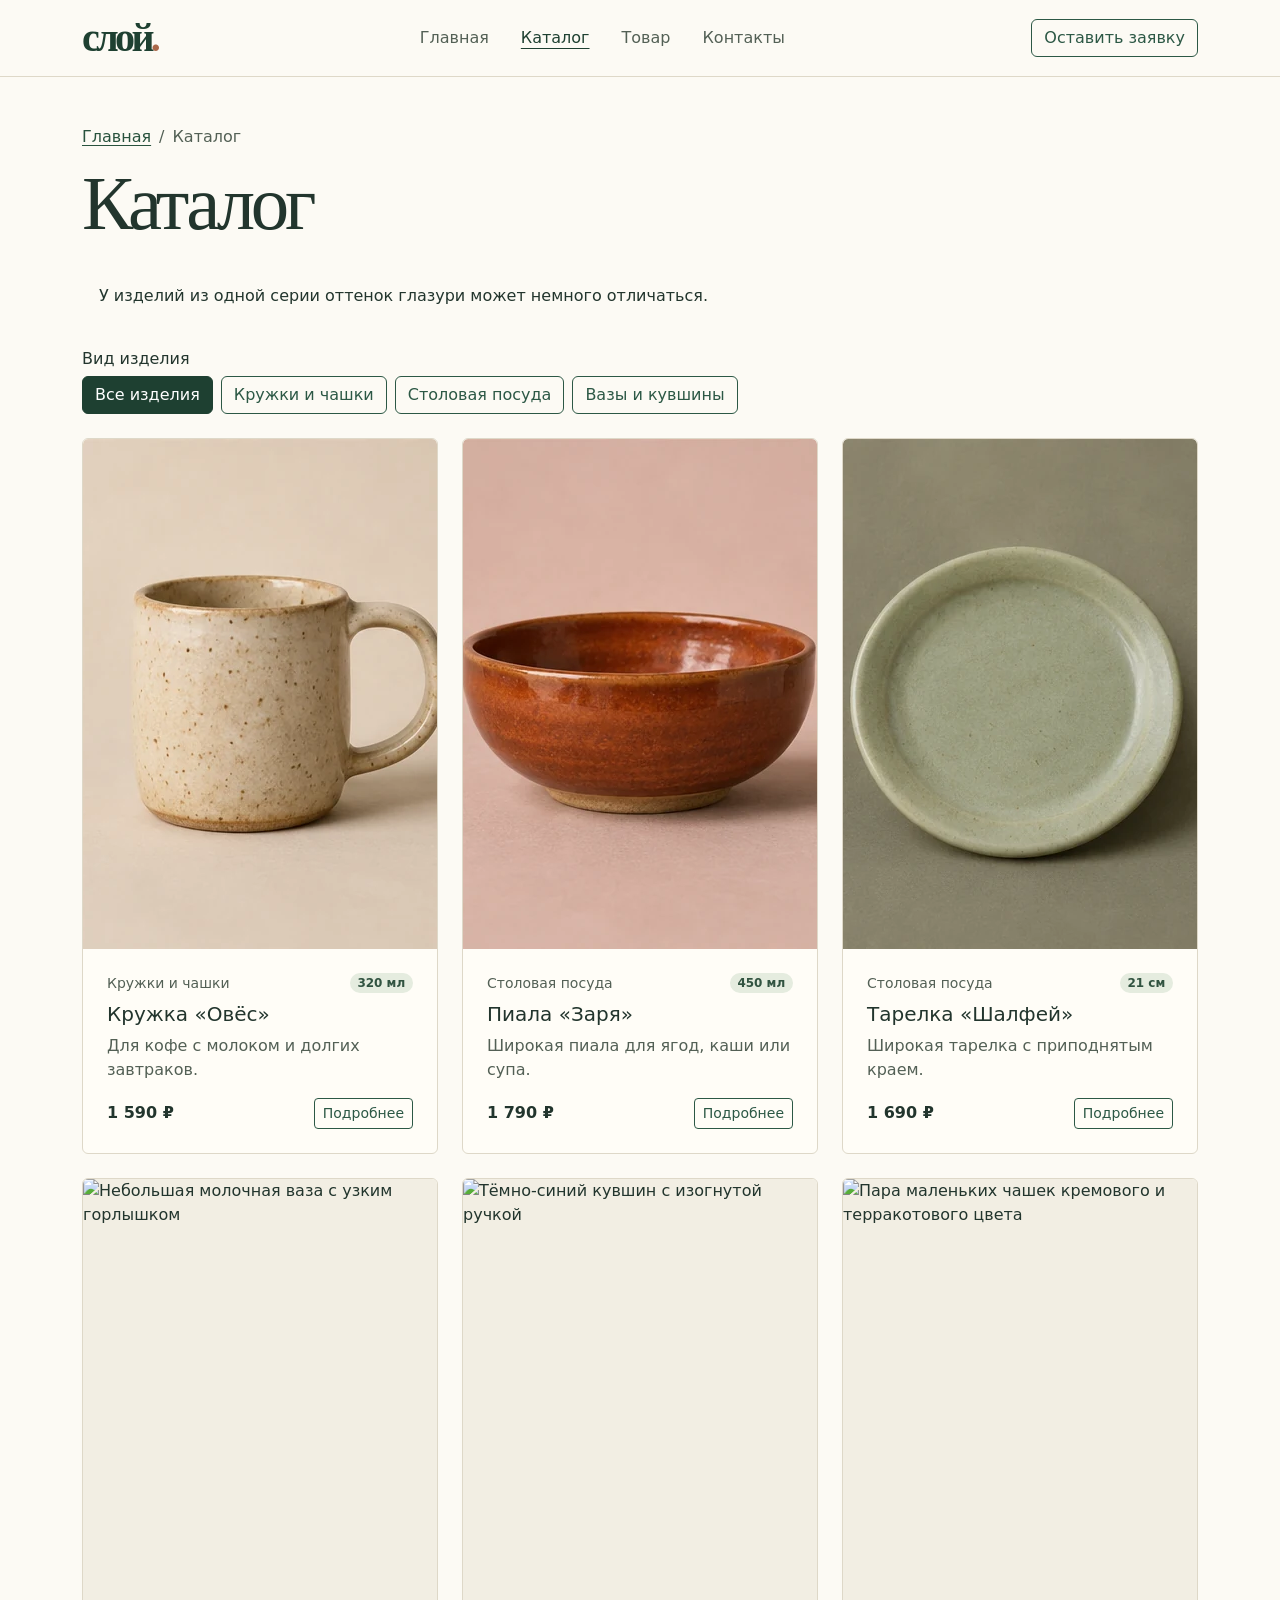
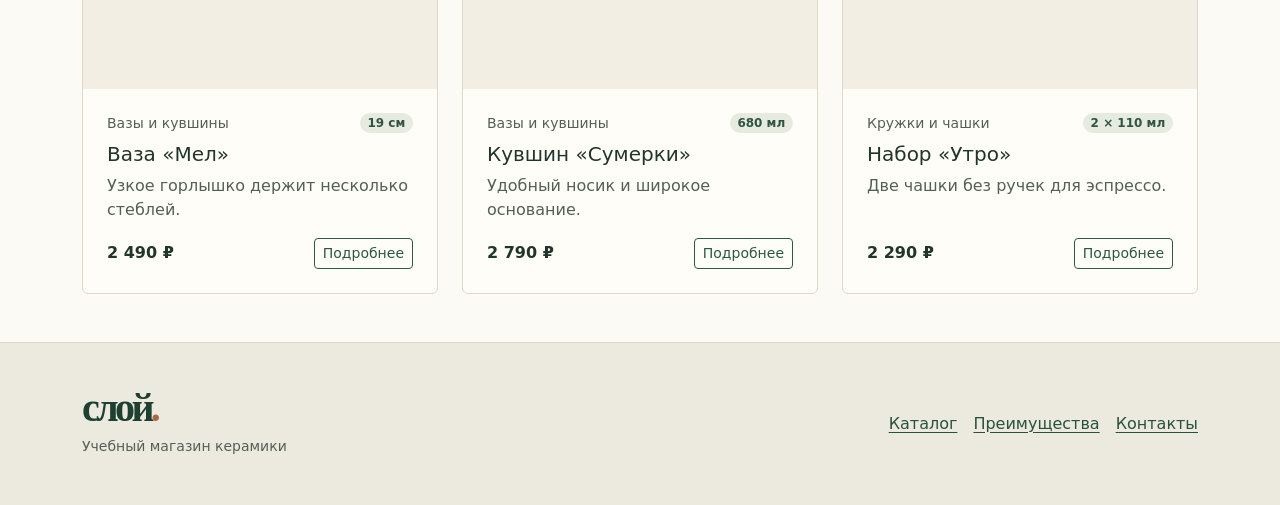
==== catalog.html @ ed7ee831 "ПЗ №10. Добавить страницы и компоненты Bootstrap" ====
<!doctype html>
<html lang="ru">
<head>
  <meta charset="utf-8">
  <meta name="viewport" content="width=device-width, initial-scale=1">
  <meta name="description" content="Шесть изделий «Слой»: кружки, пиалы, тарелки, вазы и кувшины.">
  <title>Каталог керамики — Слой</title>
  <link rel="stylesheet" href="https://cdn.jsdelivr.net/npm/bootstrap@5.3.8/dist/css/bootstrap.min.css">
  <link rel="stylesheet" href="css/custom.css">
  <script src="https://cdn.jsdelivr.net/npm/bootstrap@5.3.8/dist/js/bootstrap.bundle.min.js" defer></script>
</head>
<body id="top">
  <a class="visually-hidden-focusable skip-link" href="#main">К содержимому</a>
  <header class="border-bottom site-header">
    <nav class="navbar navbar-expand-md py-3" aria-label="Основная навигация">
      <div class="container">
        <a class="navbar-brand wordmark" href="index.html" aria-label="Слой, главная">слой<span>.</span></a>
        <button class="navbar-toggler" type="button" data-bs-toggle="collapse" data-bs-target="#site-menu" aria-controls="site-menu" aria-expanded="false" aria-label="Открыть меню">
          <span class="navbar-toggler-icon"></span>
        </button>
        <div class="collapse navbar-collapse" id="site-menu">
          <ul class="navbar-nav mx-md-auto gap-md-3">
            <li class="nav-item"><a class="nav-link" href="index.html">Главная</a></li>
            <li class="nav-item"><a class="nav-link active" aria-current="page" href="catalog.html">Каталог</a></li>
            <li class="nav-item"><a class="nav-link" href="product.html">Товар</a></li>
            <li class="nav-item"><a class="nav-link" href="contacts.html">Контакты</a></li>
          </ul>
          <a class="btn btn-outline-primary mt-2 mt-md-0" href="order.html">Оставить заявку</a>
        </div>
      </div>
    </nav>
  </header>
  <main id="main" tabindex="-1">
    <section class="container py-4 py-lg-5 catalog-section" aria-labelledby="catalog-title">
      <nav aria-label="Путь к странице">
        <ol class="breadcrumb small">
          <li class="breadcrumb-item"><a href="index.html">Главная</a></li>
          <li class="breadcrumb-item active" aria-current="page">Каталог</li>
        </ol>
      </nav>
      <h1 class="shop-display mb-2" id="catalog-title">Каталог</h1>
      <div class="alert shop-alert my-4" role="note">У изделий из одной серии оттенок глазури может немного отличаться.</div>
      <fieldset class="mb-4">
        <legend class="h6 mb-2">Вид изделия</legend>
        <div class="d-flex flex-wrap gap-2">
          <input class="btn-check" type="radio" name="product-category" id="category-all" checked>
          <label class="btn btn-outline-primary" for="category-all">Все изделия</label>
          <input class="btn-check" type="radio" name="product-category" id="category-drinks">
          <label class="btn btn-outline-primary" for="category-drinks">Кружки и чашки</label>
          <input class="btn-check" type="radio" name="product-category" id="category-table">
          <label class="btn btn-outline-primary" for="category-table">Столовая посуда</label>
          <input class="btn-check" type="radio" name="product-category" id="category-decor">
          <label class="btn btn-outline-primary" for="category-decor">Вазы и кувшины</label>
        </div>
      </fieldset>
      <section aria-labelledby="items-title">
        <h2 class="visually-hidden" id="items-title">Изделия</h2>
        <div class="row g-4">
          <div class="col-12 col-md-6 col-lg-4 catalog-item" data-category="drinks">
            <article class="card h-100 shop-card">
              <img class="card-img-top" src="images/oves.webp" width="510" height="510" alt="Песочная кружка с крапинками и широкой ручкой" loading="lazy">
              <div class="card-body d-flex flex-column p-3 p-xl-4">
                <div class="d-flex align-items-center justify-content-between gap-2 mb-2">
                  <p class="small text-body-secondary mb-0">Кружки и чашки</p>
                  <span class="badge rounded-pill shop-badge">320 мл</span>
                </div>
                <h3 class="card-title h5">Кружка «Овёс»</h3>
                <p class="card-text text-body-secondary">Для кофе с молоком и долгих завтраков.</p>
                <div class="d-flex flex-wrap justify-content-between align-items-center gap-2 mt-auto">
                  <strong>1 590 ₽</strong>
                  <a class="btn btn-outline-primary btn-sm" href="product.html?item=oves" aria-label="Подробнее о товаре Кружка «Овёс»">Подробнее</a>
                </div>
              </div>
            </article>
          </div>
          <div class="col-12 col-md-6 col-lg-4 catalog-item" data-category="table">
            <article class="card h-100 shop-card">
              <img class="card-img-top" src="images/zarya.webp" width="510" height="510" alt="Глянцевая терракотовая пиала на розовом фоне" loading="lazy">
              <div class="card-body d-flex flex-column p-3 p-xl-4">
                <div class="d-flex align-items-center justify-content-between gap-2 mb-2">
                  <p class="small text-body-secondary mb-0">Столовая посуда</p>
                  <span class="badge rounded-pill shop-badge">450 мл</span>
                </div>
                <h3 class="card-title h5">Пиала «Заря»</h3>
                <p class="card-text text-body-secondary">Широкая пиала для ягод, каши или супа.</p>
                <div class="d-flex flex-wrap justify-content-between align-items-center gap-2 mt-auto">
                  <strong>1 790 ₽</strong>
                  <a class="btn btn-outline-primary btn-sm" href="product.html?item=zarya" aria-label="Подробнее о товаре Пиала «Заря»">Подробнее</a>
                </div>
              </div>
            </article>
          </div>
          <div class="col-12 col-md-6 col-lg-4 catalog-item" data-category="table">
            <article class="card h-100 shop-card">
              <img class="card-img-top" src="images/shalfei.webp" width="510" height="510" alt="Матовая серо-зелёная тарелка с приподнятым бортиком" loading="lazy">
              <div class="card-body d-flex flex-column p-3 p-xl-4">
                <div class="d-flex align-items-center justify-content-between gap-2 mb-2">
                  <p class="small text-body-secondary mb-0">Столовая посуда</p>
                  <span class="badge rounded-pill shop-badge">21 см</span>
                </div>
                <h3 class="card-title h5">Тарелка «Шалфей»</h3>
                <p class="card-text text-body-secondary">Широкая тарелка с приподнятым краем.</p>
                <div class="d-flex flex-wrap justify-content-between align-items-center gap-2 mt-auto">
                  <strong>1 690 ₽</strong>
                  <a class="btn btn-outline-primary btn-sm" href="product.html?item=shalfei" aria-label="Подробнее о товаре Тарелка «Шалфей»">Подробнее</a>
                </div>
              </div>
            </article>
          </div>
          <div class="col-12 col-md-6 col-lg-4 catalog-item" data-category="decor">
            <article class="card h-100 shop-card">
              <img class="card-img-top" src="images/mel.webp" width="510" height="510" alt="Небольшая молочная ваза с узким горлышком" loading="lazy">
              <div class="card-body d-flex flex-column p-3 p-xl-4">
                <div class="d-flex align-items-center justify-content-between gap-2 mb-2">
                  <p class="small text-body-secondary mb-0">Вазы и кувшины</p>
                  <span class="badge rounded-pill shop-badge">19 см</span>
                </div>
                <h3 class="card-title h5">Ваза «Мел»</h3>
                <p class="card-text text-body-secondary">Узкое горлышко держит несколько стеблей.</p>
                <div class="d-flex flex-wrap justify-content-between align-items-center gap-2 mt-auto">
                  <strong>2 490 ₽</strong>
                  <a class="btn btn-outline-primary btn-sm" href="product.html?item=mel" aria-label="Подробнее о товаре Ваза «Мел»">Подробнее</a>
                </div>
              </div>
            </article>
          </div>
          <div class="col-12 col-md-6 col-lg-4 catalog-item" data-category="decor">
            <article class="card h-100 shop-card">
              <img class="card-img-top" src="images/sumerki.webp" width="510" height="510" alt="Тёмно-синий кувшин с изогнутой ручкой" loading="lazy">
              <div class="card-body d-flex flex-column p-3 p-xl-4">
                <div class="d-flex align-items-center justify-content-between gap-2 mb-2">
                  <p class="small text-body-secondary mb-0">Вазы и кувшины</p>
                  <span class="badge rounded-pill shop-badge">680 мл</span>
                </div>
                <h3 class="card-title h5">Кувшин «Сумерки»</h3>
                <p class="card-text text-body-secondary">Удобный носик и широкое основание.</p>
                <div class="d-flex flex-wrap justify-content-between align-items-center gap-2 mt-auto">
                  <strong>2 790 ₽</strong>
                  <a class="btn btn-outline-primary btn-sm" href="product.html?item=sumerki" aria-label="Подробнее о товаре Кувшин «Сумерки»">Подробнее</a>
                </div>
              </div>
            </article>
          </div>
          <div class="col-12 col-md-6 col-lg-4 catalog-item" data-category="drinks">
            <article class="card h-100 shop-card">
              <img class="card-img-top" src="images/para.webp" width="510" height="510" alt="Пара маленьких чашек кремового и терракотового цвета" loading="lazy">
              <div class="card-body d-flex flex-column p-3 p-xl-4">
                <div class="d-flex align-items-center justify-content-between gap-2 mb-2">
                  <p class="small text-body-secondary mb-0">Кружки и чашки</p>
                  <span class="badge rounded-pill shop-badge">2 × 110 мл</span>
                </div>
                <h3 class="card-title h5">Набор «Утро»</h3>
                <p class="card-text text-body-secondary">Две чашки без ручек для эспрессо.</p>
                <div class="d-flex flex-wrap justify-content-between align-items-center gap-2 mt-auto">
                  <strong>2 290 ₽</strong>
                  <a class="btn btn-outline-primary btn-sm" href="product.html?item=para" aria-label="Подробнее о товаре Набор «Утро»">Подробнее</a>
                </div>
              </div>
            </article>
          </div>
        </div>
      </section>
    </section>
  </main>
  <footer class="container-fluid border-top shop-footer" id="contacts">
    <div class="container py-4 py-md-5">
      <div class="row g-3 align-items-center">
        <div class="col-12 col-md-6">
          <a class="d-inline-block wordmark" href="index.html" aria-label="Слой, главная">слой<span>.</span></a>
          <p class="small text-body-secondary mt-2 mb-0">Учебный магазин керамики</p>
        </div>
        <div class="col-12 col-md-6">
          <div class="d-flex flex-wrap gap-3 justify-content-md-end">
            <a href="catalog.html">Каталог</a>
            <a href="index.html#advantages">Преимущества</a>
            <a href="contacts.html">Контакты</a>
          </div>
        </div>
      </div>
    </div>
  </footer>
</body>
</html>
---- css/custom.css ----
:root {
  --shop-ink: #22352d;
  --shop-green: #2c5845;
  --shop-green-dark: #1e4031;
  --shop-paper: #fcfaf4;
  --shop-panel: #f2eee3;
  --shop-edge: #ded8c8;
  --shop-focus: #8b4e2e;
  --bs-body-color: var(--shop-ink);
  --bs-body-bg: var(--shop-paper);
  --bs-secondary-color: #536055;
  --bs-link-color-rgb: 40, 82, 61;
  --bs-link-hover-color-rgb: 30, 64, 49;
  --bs-border-color: var(--shop-edge);
  --bs-body-font-family: "Segoe UI", system-ui, sans-serif;
}

main { min-height: 63vh; }

a { text-underline-offset: 0.2em; }

:focus-visible,
.btn:focus-visible,
.nav-link:focus-visible,
.navbar-toggler:focus-visible {
  outline: 2px solid var(--shop-focus);
  outline-offset: 3px;
}

.skip-link:focus {
  position: absolute;
  z-index: 1100;
  top: 0.5rem;
  left: 0.5rem;
  padding: 0.6rem 0.9rem;
  color: var(--shop-paper);
  background: var(--shop-green-dark);
}

.site-header { background: var(--shop-paper); }

.site-header .nav-link { color: var(--bs-secondary-color); }

.site-header .nav-link:hover,
.site-header .nav-link.active {
  color: var(--shop-green-dark);
  text-decoration: underline;
  text-decoration-thickness: 1px;
  text-underline-offset: 0.3em;
}

.wordmark {
  color: var(--shop-green-dark);
  font: 700 2.5rem/0.85 Georgia, serif;
  letter-spacing: -0.09em;
  text-decoration: none;
}

.wordmark span { color: #aa684a; }

.btn-primary {
  --bs-btn-bg: var(--shop-green);
  --bs-btn-border-color: var(--shop-green);
  --bs-btn-hover-bg: var(--shop-green-dark);
  --bs-btn-hover-border-color: var(--shop-green-dark);
  --bs-btn-active-bg: var(--shop-green-dark);
  --bs-btn-active-border-color: var(--shop-green-dark);
  --bs-btn-focus-shadow-rgb: 51, 94, 73;
}

.btn-outline-primary {
  --bs-btn-color: var(--shop-green);
  --bs-btn-border-color: var(--shop-green);
  --bs-btn-hover-color: #fff;
  --bs-btn-hover-bg: var(--shop-green);
  --bs-btn-hover-border-color: var(--shop-green);
  --bs-btn-active-color: #fff;
  --bs-btn-active-bg: var(--shop-green-dark);
  --bs-btn-active-border-color: var(--shop-green-dark);
  --bs-btn-focus-shadow-rgb: 51, 94, 73;
}

.shop-hero {
  color: #f8f5eb;
  background: #234135;
  --bs-secondary-color: #dce6db;
}

.shop-hero .btn-primary {
  --bs-btn-color: #233b2e;
  --bs-btn-bg: #f6ead2;
  --bs-btn-border-color: #f6ead2;
  --bs-btn-hover-color: #233b2e;
  --bs-btn-hover-bg: #fff7e8;
  --bs-btn-hover-border-color: #fff7e8;
  --bs-btn-active-color: #233b2e;
  --bs-btn-active-bg: #f0dfbd;
  --bs-btn-active-border-color: #f0dfbd;
}

.shop-hero .btn-outline-primary {
  --bs-btn-color: #f8f5eb;
  --bs-btn-border-color: #b8ccbd;
  --bs-btn-hover-color: #233b2e;
  --bs-btn-hover-bg: #f8f5eb;
  --bs-btn-hover-border-color: #f8f5eb;
}

.shop-hero :focus-visible { --shop-focus: #f8d99c; }

.shop-kicker {
  color: #e5dac0;
  letter-spacing: 0.13em;
  text-transform: uppercase;
  font-size: 0.78rem;
  font-weight: 650;
}

.shop-display,
.shop-heading {
  font-family: Georgia, "Times New Roman", serif;
  font-weight: 400;
  letter-spacing: -0.055em;
  line-height: 1.01;
  text-wrap: balance;
}

.shop-display { font-size: clamp(2.7rem, 6vw, 5.7rem); }
.shop-heading { font-size: clamp(1.85rem, 3.6vw, 3.5rem); }

.shop-hero .lead { max-width: 26rem; }

.shop-hero-photo {
  aspect-ratio: 1.52;
  object-fit: cover;
  background: #ad7145;
}

.shop-value { background: var(--shop-panel); }

.shop-card {
  --bs-card-bg: #fffdf7;
  --bs-card-border-color: var(--shop-edge);
  overflow: hidden;
}

.shop-card .card-img-top {
  width: 100%;
  aspect-ratio: 1.22;
  object-fit: cover;
  background: var(--shop-panel);
}

.shop-card:hover,
.shop-card:focus-within { --bs-card-border-color: #b0b7a3; }

.shop-badge {
  color: #315340;
  background: #e5ecdf;
  font-weight: 650;
}

.shop-footer { background: #ece9df; }

@media (max-width: 575.98px) {
  .shop-display { letter-spacing: -0.045em; }
  .shop-hero .lead { font-size: 1.065rem; }
  .shop-card .card-img-top { aspect-ratio: 1.34; }
}
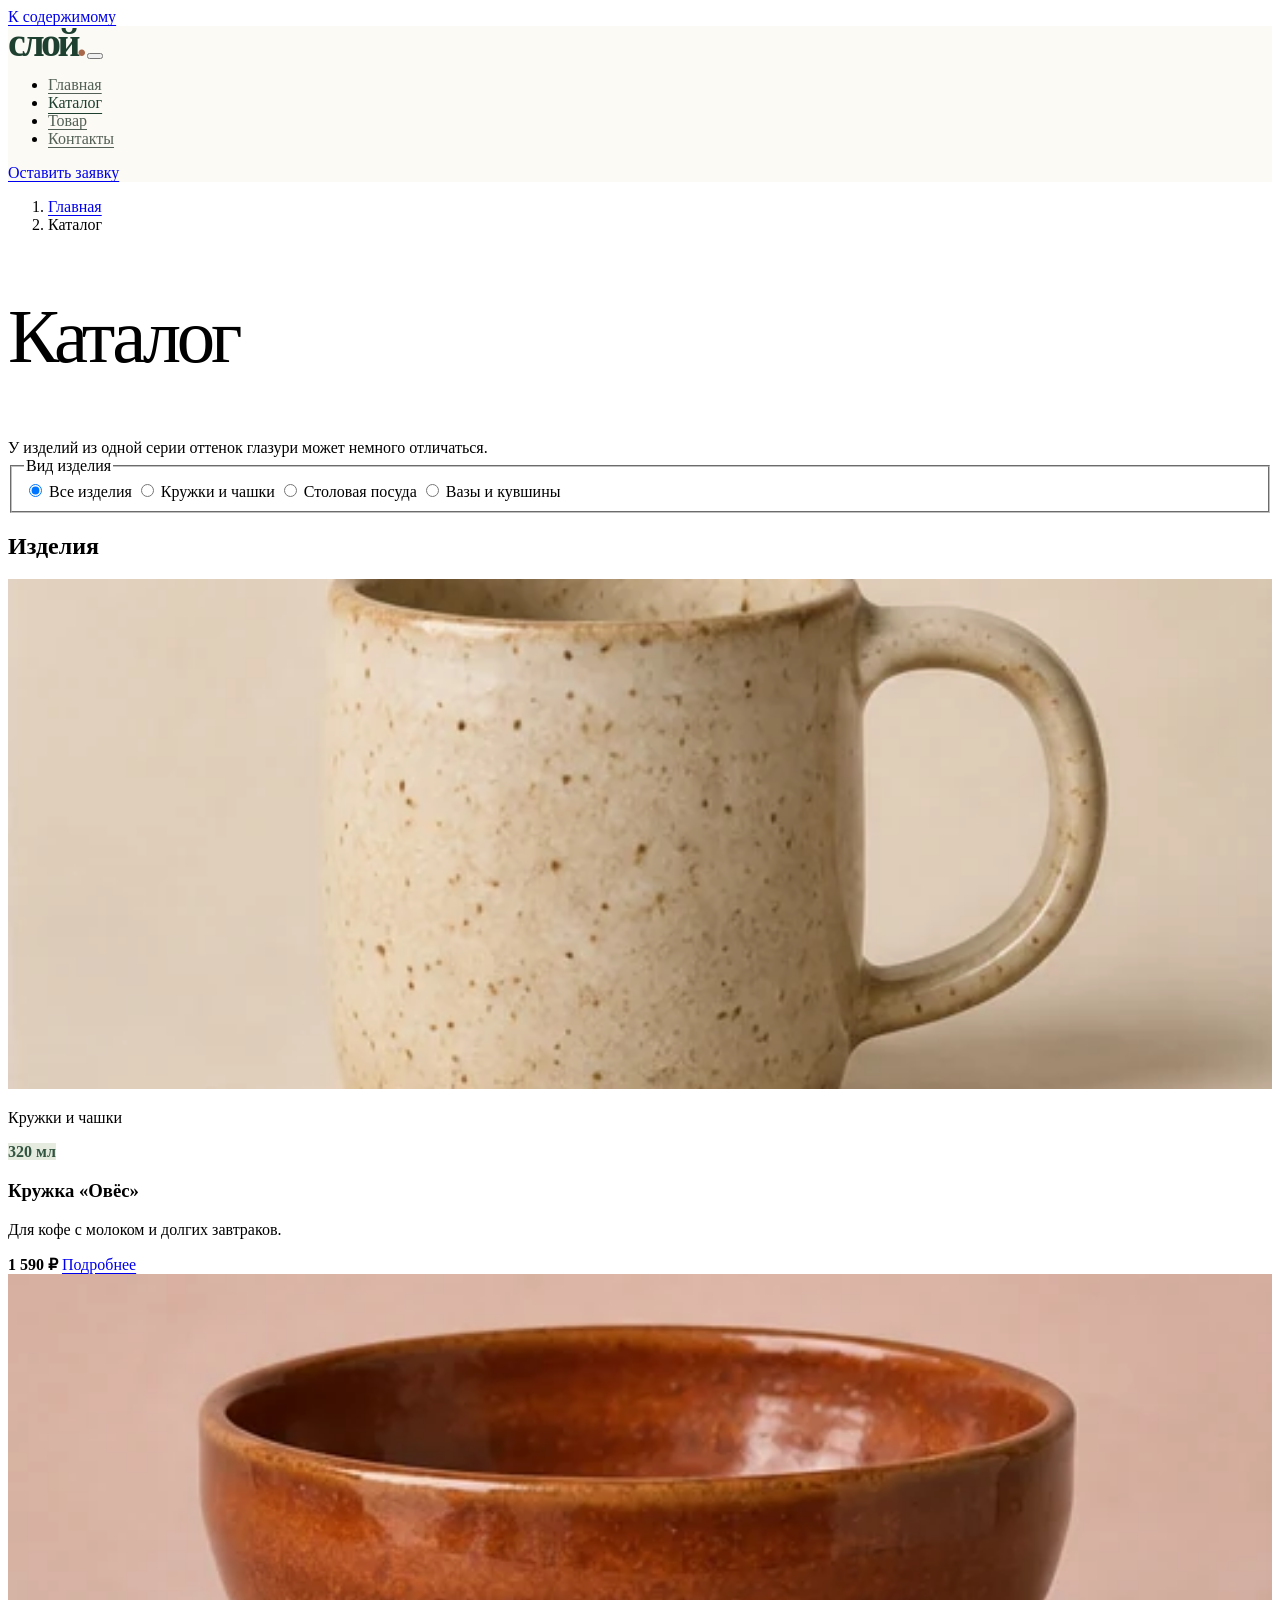
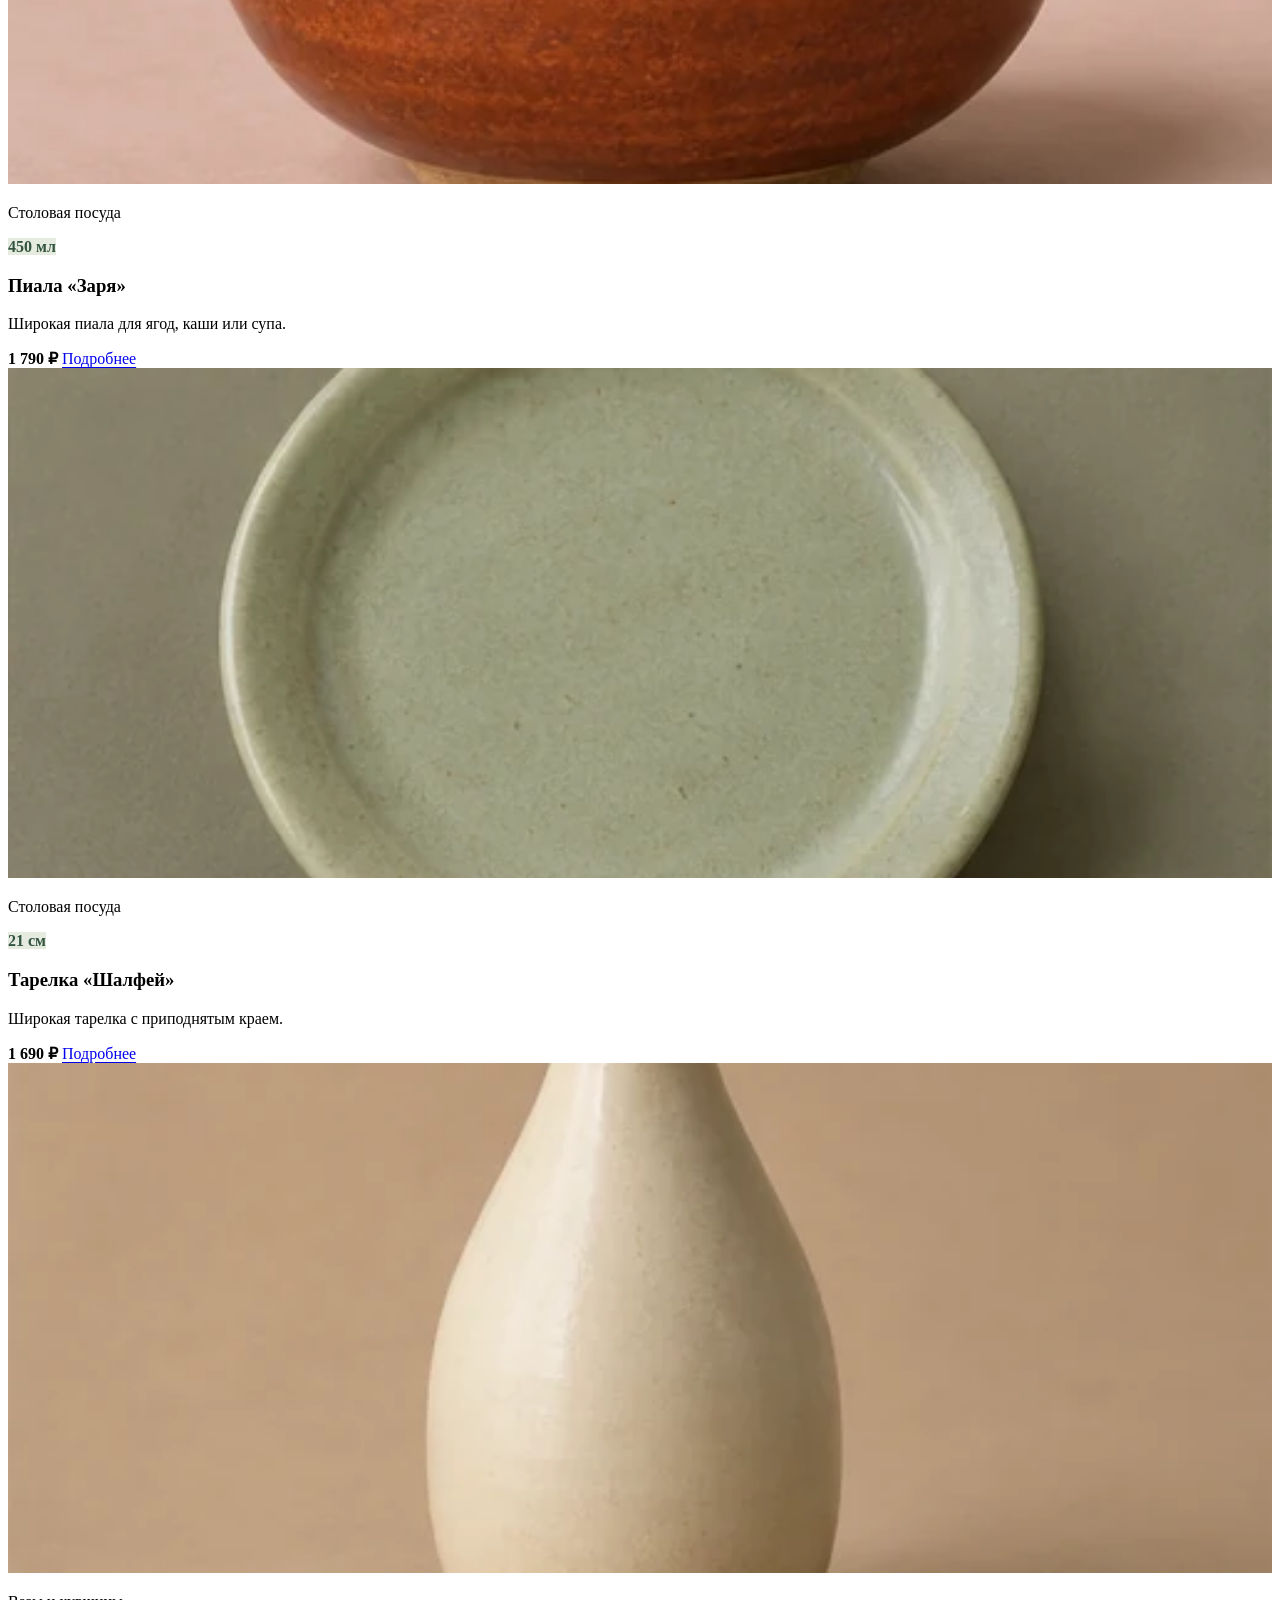
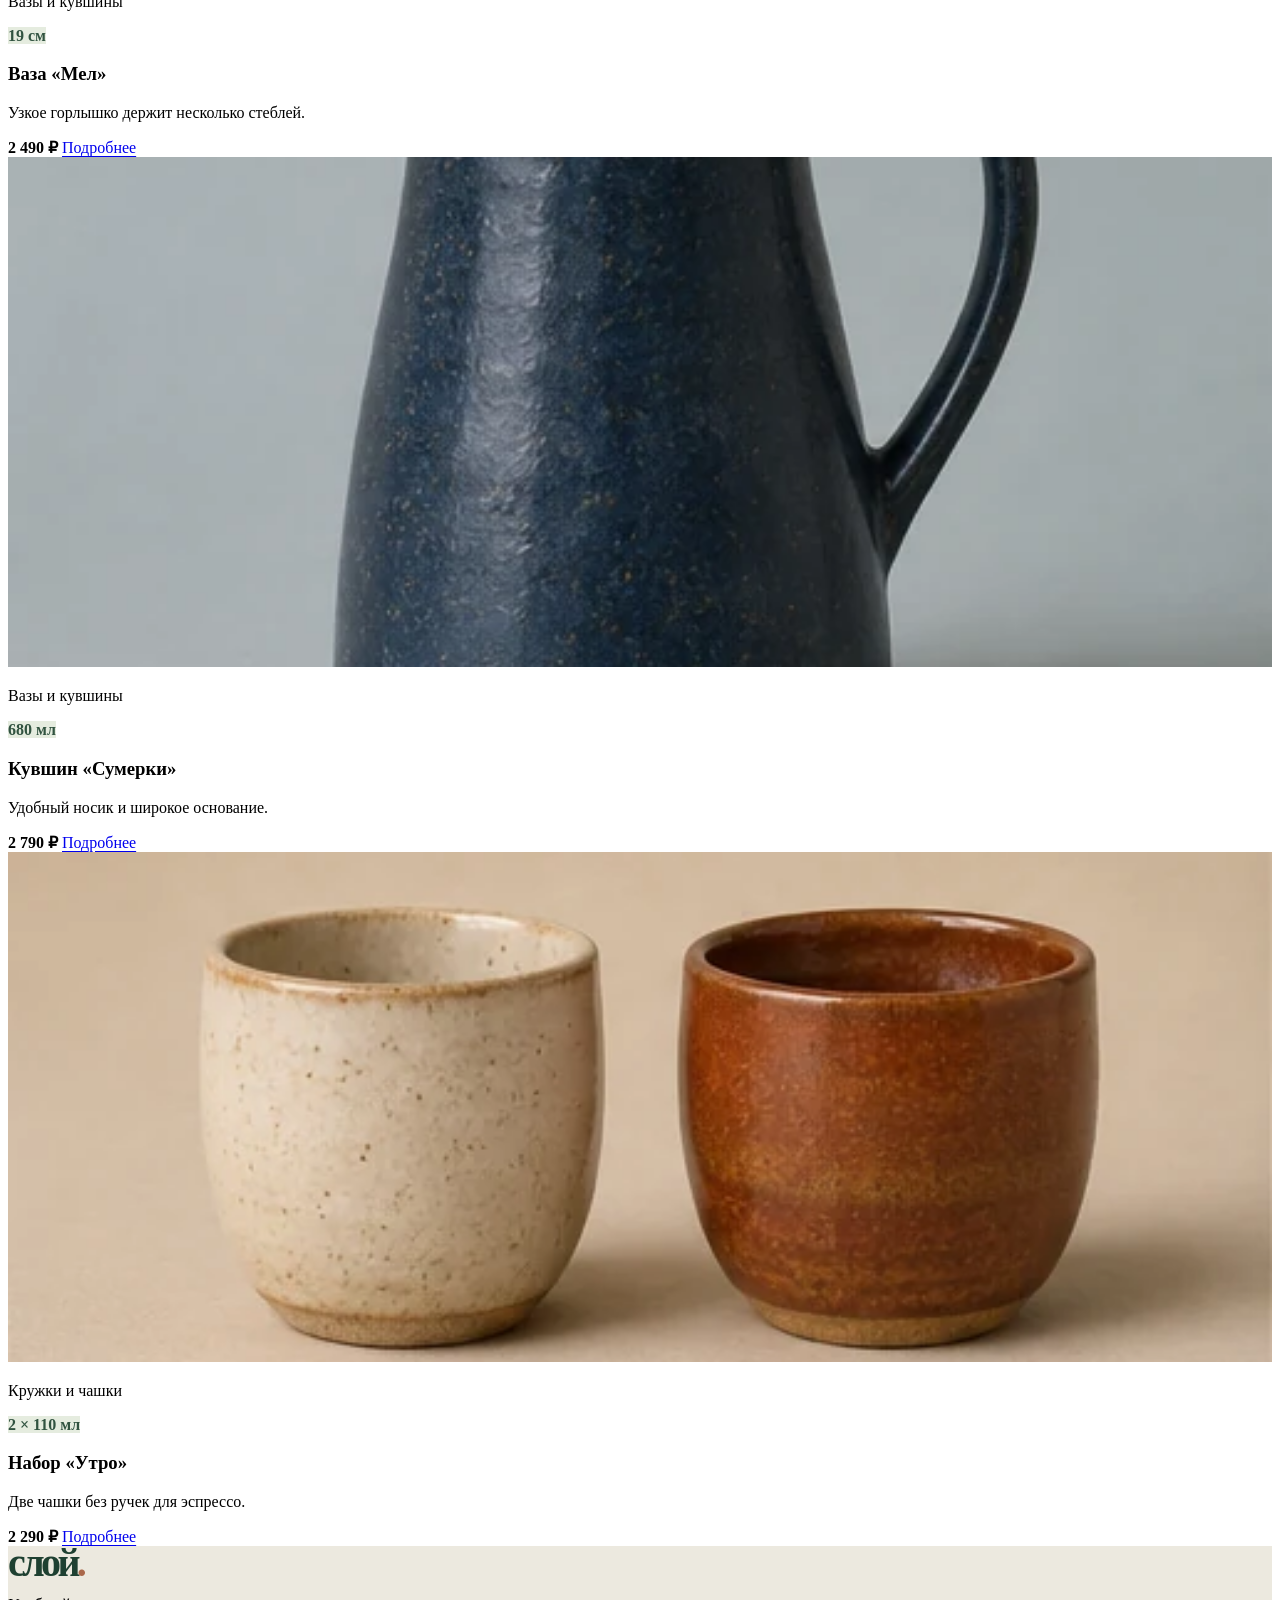
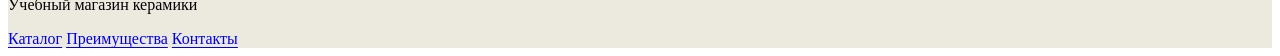
==== commit 0e086aee: "ПЗ №11. Подключить локальные CSS и JS Bootstrap" ====
--- a/catalog.html
+++ b/catalog.html
@@ -5,9 +5,9 @@
   <meta name="viewport" content="width=device-width, initial-scale=1">
   <meta name="description" content="Шесть изделий «Слой»: кружки, пиалы, тарелки, вазы и кувшины.">
   <title>Каталог керамики — Слой</title>
-  <link rel="stylesheet" href="https://cdn.jsdelivr.net/npm/bootstrap@5.3.8/dist/css/bootstrap.min.css">
+  <link rel="stylesheet" href="vendor/bootstrap/css/bootstrap.min.css">
   <link rel="stylesheet" href="css/custom.css">
-  <script src="https://cdn.jsdelivr.net/npm/bootstrap@5.3.8/dist/js/bootstrap.bundle.min.js" defer></script>
+  <script src="vendor/bootstrap/js/bootstrap.bundle.min.js" defer></script>
 </head>
 <body id="top">
   <a class="visually-hidden-focusable skip-link" href="#main">К содержимому</a>
--- a/css/custom.css
+++ b/css/custom.css
@@ -167,3 +167,63 @@
   .shop-hero .lead { font-size: 1.065rem; }
   .shop-card .card-img-top { aspect-ratio: 1.34; }
 }
+
+.shop-alert {
+  --bs-alert-color: #314e3d;
+  --bs-alert-bg: #e9efe6;
+  --bs-alert-border-color: #cbd9c9;
+}
+
+.btn-check:focus-visible + .btn {
+  outline: 2px solid var(--shop-focus);
+  outline-offset: 3px;
+}
+
+.catalog-section:has(#category-drinks:checked) .catalog-item:not([data-category="drinks"]),
+.catalog-section:has(#category-table:checked) .catalog-item:not([data-category="table"]),
+.catalog-section:has(#category-decor:checked) .catalog-item:not([data-category="decor"]) {
+  display: none;
+}
+
+.product-photo {
+  aspect-ratio: 1;
+  object-fit: cover;
+  background: var(--shop-panel);
+}
+
+.form-control,
+.form-select { border-color: #aab2a5; }
+
+.form-control:focus,
+.form-select:focus,
+.form-check-input:focus {
+  border-color: #649171;
+  box-shadow: 0 0 0 0.25rem #44845d26;
+}
+
+.form-check-input:checked {
+  border-color: var(--shop-green);
+  background-color: var(--shop-green);
+}
+
+.shop-form-dialog {
+  position: static;
+  width: 100%;
+  max-width: none;
+  margin: 0;
+  padding: 0;
+  border: 0;
+  color: inherit;
+  background: transparent;
+}
+
+.shop-panel { background: #fffdf7; }
+
+.order-response { display: none; }
+.shop-form-dialog:not([open]) + .order-response { display: block; }
+
+.accordion {
+  --bs-accordion-active-color: var(--shop-green-dark);
+  --bs-accordion-active-bg: #e6eee4;
+  --bs-accordion-btn-focus-box-shadow: inset 0 0 0 2px #7b9c85;
+}
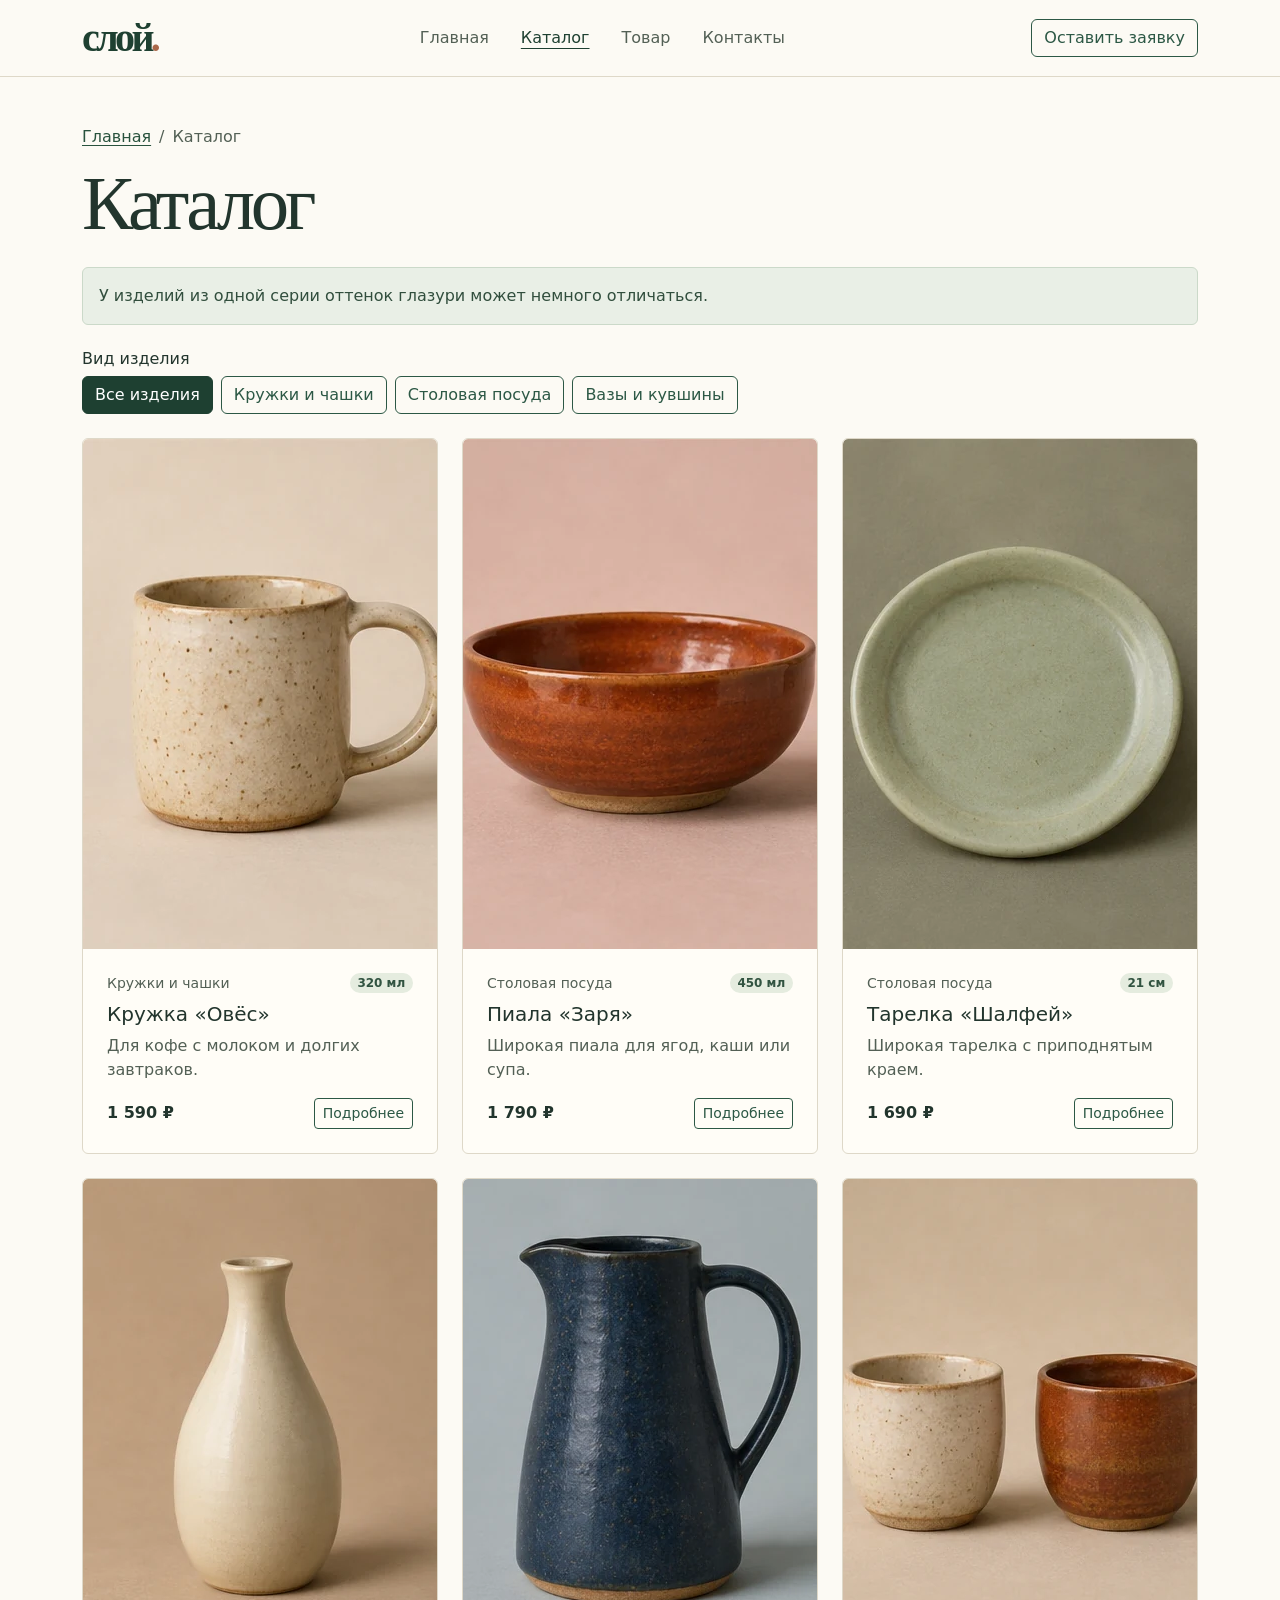
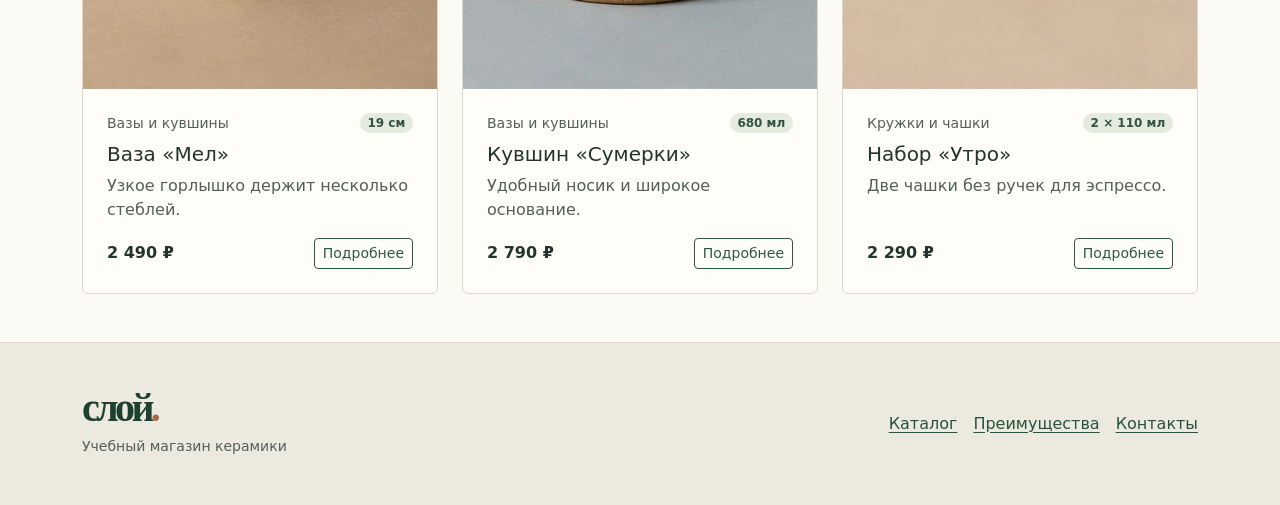
==== commit 16be05f8: "ПЗ №11. Подключить значок сайта на всех страницах" ====
--- a/catalog.html
+++ b/catalog.html
@@ -7,6 +7,7 @@
   <title>Каталог керамики — Слой</title>
   <link rel="stylesheet" href="vendor/bootstrap/css/bootstrap.min.css">
   <link rel="stylesheet" href="css/custom.css">
+  <link rel="icon" href="images/oves.webp" type="image/webp">
   <script src="vendor/bootstrap/js/bootstrap.bundle.min.js" defer></script>
 </head>
 <body id="top">
--- a/css/custom.css
+++ b/css/custom.css
@@ -80,6 +80,11 @@
   --bs-btn-focus-shadow-rgb: 51, 94, 73;
 }
 
+.site-header .btn[aria-current="page"] {
+  --bs-btn-color: #fff;
+  --bs-btn-bg: var(--shop-green);
+}
+
 .shop-hero {
   color: #f8f5eb;
   background: #234135;
